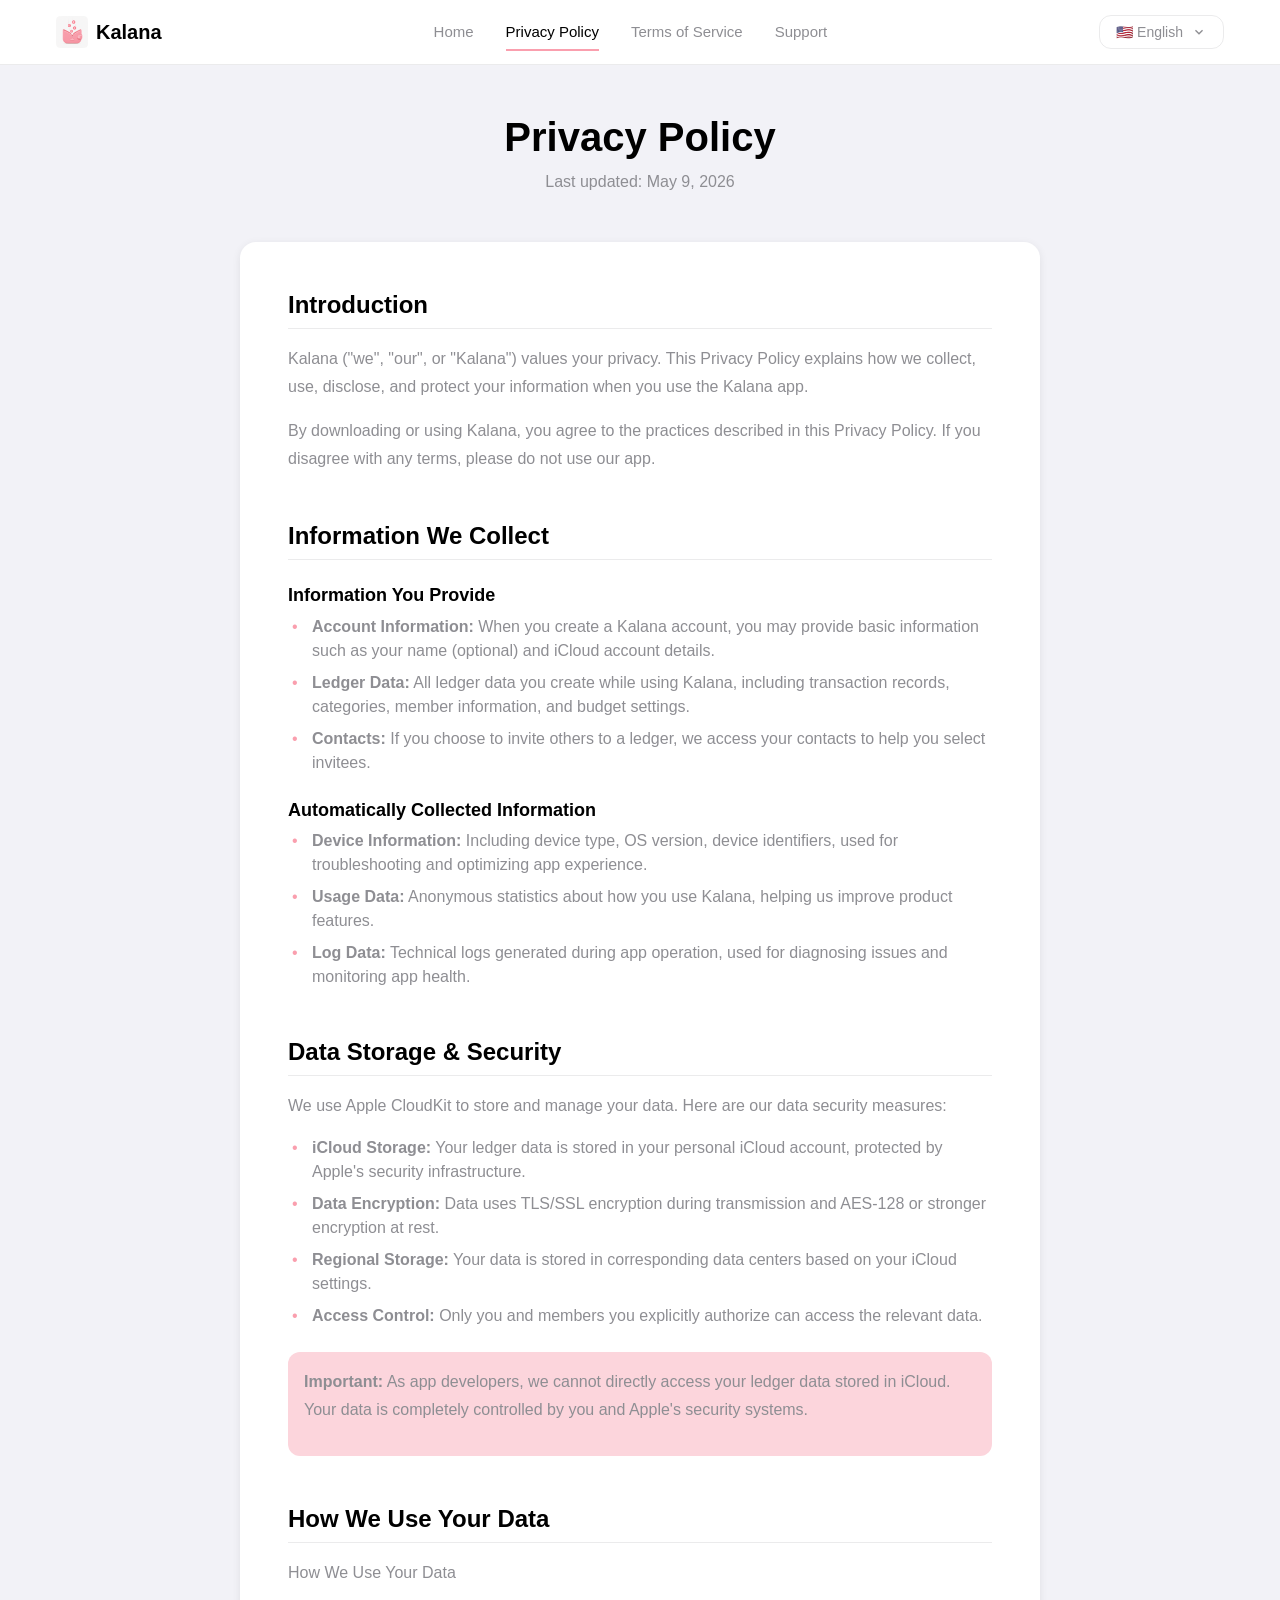
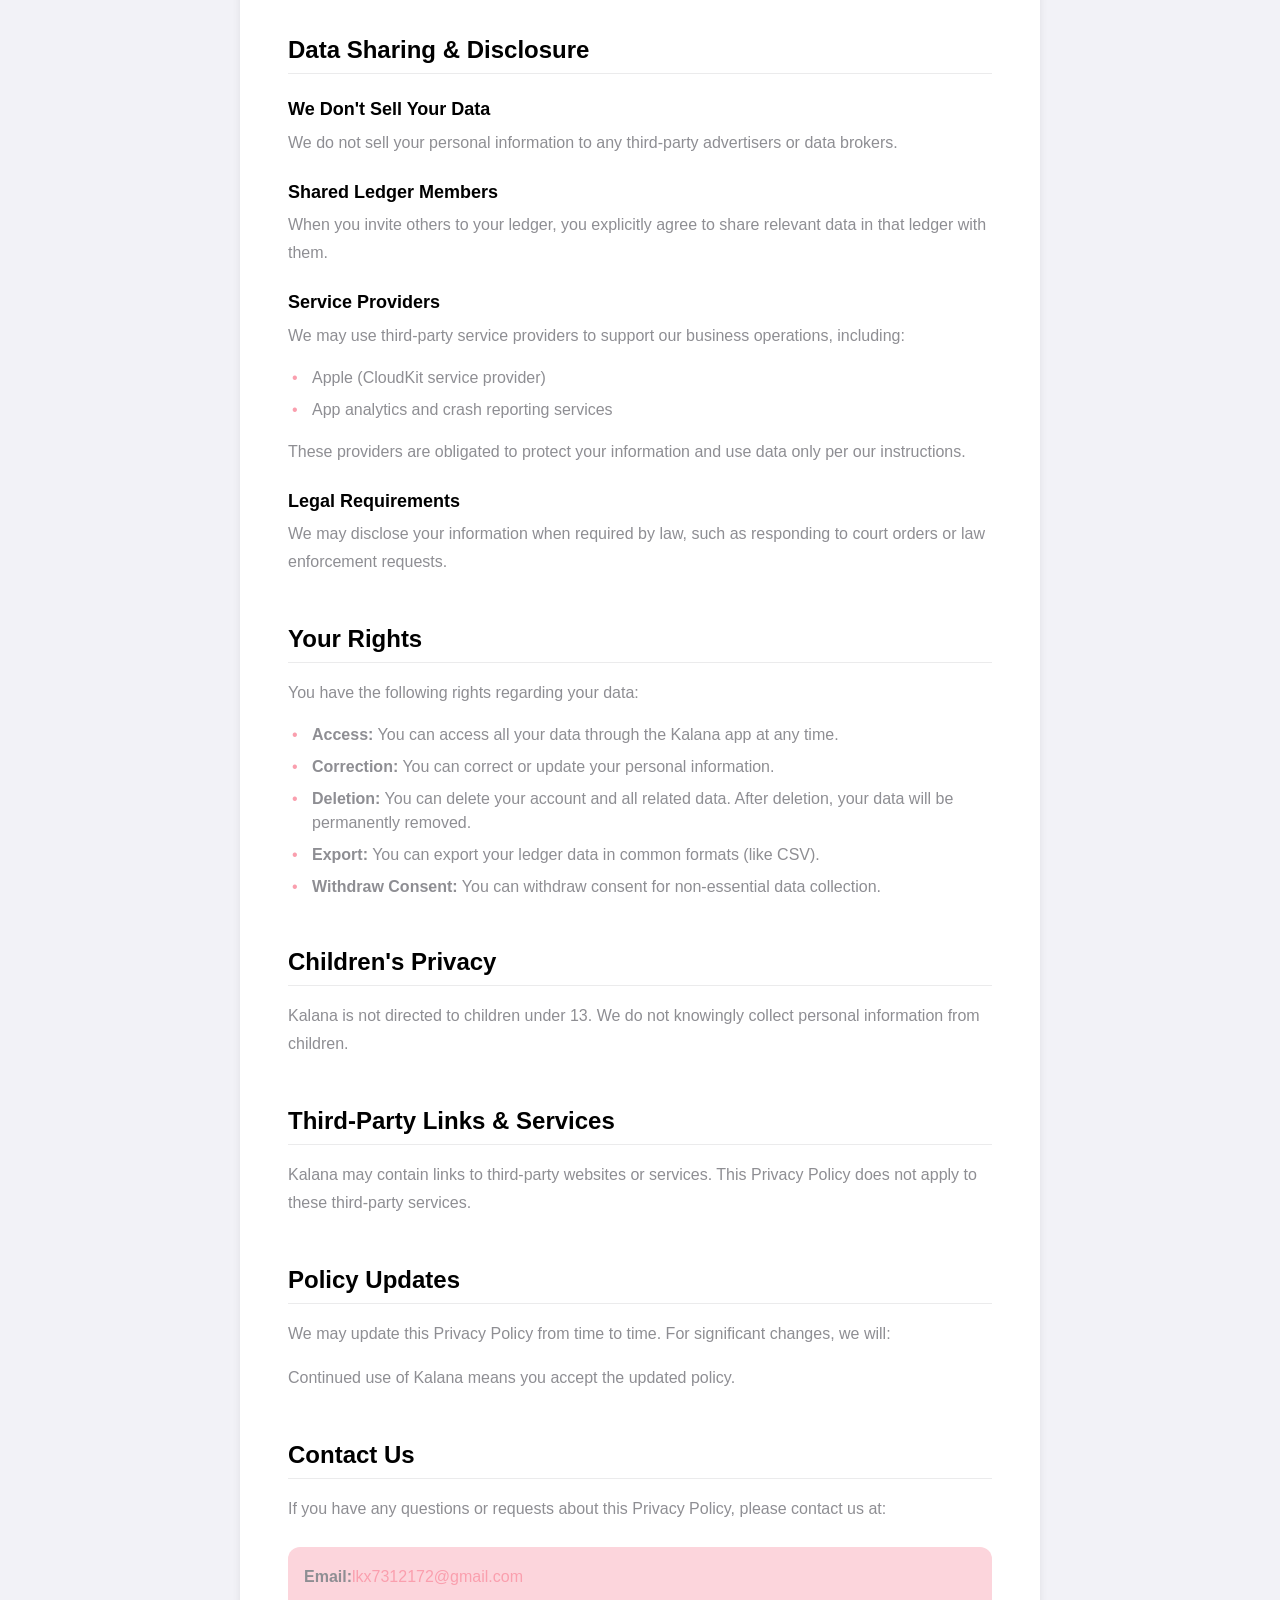
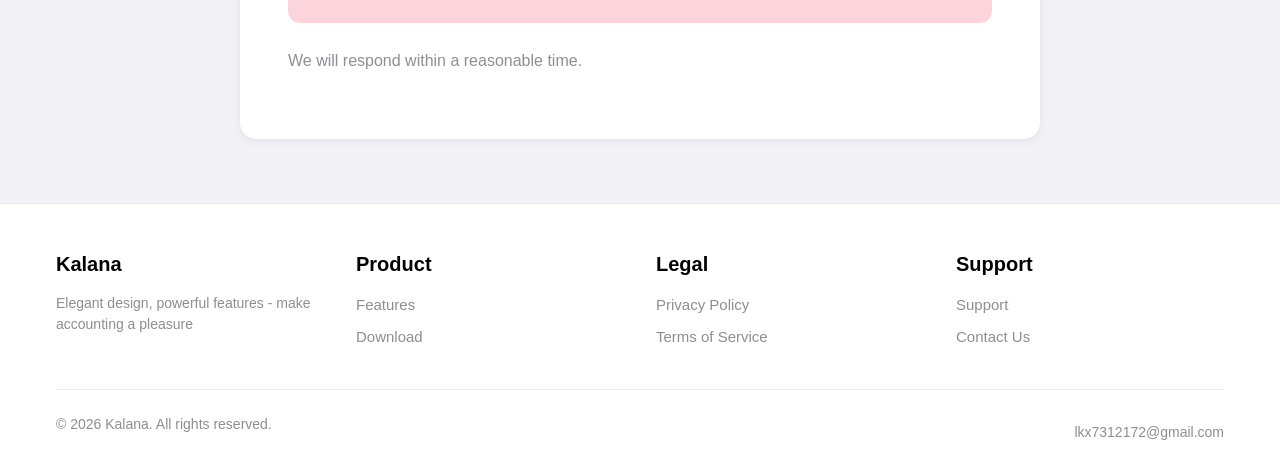
==== privacy.html @ b899697e "feat：基本已经完善" ====
<!DOCTYPE html>
<html lang="zh-CN">
<head>
  <meta charset="UTF-8">
  <meta name="viewport" content="width=device-width, initial-scale=1.0">
  <meta name="description" data-i18n-title="privacy.privacy_policy" content="Kalana 隐私协议 - 了解我们如何收集、使用和保护您的个人数据。">
  <meta name="theme-color" content="#FA9FAE">
  <title data-i18n="privacy.title">隐私协议 - Kalana</title>
  <link rel="stylesheet" href="css/styles.css">
</head>
<body>
  <!-- Navigation -->
  <nav class="navbar">
    <div class="container">
      <a href="index.html" class="nav-logo">
        <img src="assets/images/logo/kalana.png" alt="Kalana Logo" style="width: 32px; height: 32px; object-fit: contain;">
        <span>Kalana</span>
      </a>
      <div class="nav-toggle" onclick="toggleMobileMenu()">
        <span></span>
        <span></span>
        <span></span>
      </div>
      <div class="nav-links" id="navLinks">
        <a href="index.html" data-i18n="nav.home">首页</a>
        <a href="privacy.html" class="active" data-i18n="nav.privacy">隐私协议</a>
        <a href="terms.html" data-i18n="nav.terms">用户政策</a>
        <a href="support.html" data-i18n="nav.support">技术支持</a>
      </div>
      <div class="navbar-right">
        <div class="language-selector" id="language-selector">
          <button class="language-btn" onclick="toggleLanguageDropdown()" type="button">
            <span class="current-lang">🌐 Language</span>
            <svg width="16" height="16" viewBox="0 0 24 24" fill="none" xmlns="http://www.w3.org/2000/svg">
              <path d="M7.41 8.59L12 13.17l4.59-4.58L18 10l-6 6-6-6 1.41-1.41z" fill="currentColor"/>
            </svg>
          </button>
          <div class="lang-dropdown"></div>
        </div>
      </div>
    </div>
  </nav>

  <!-- Legal Page Content -->
  <main class="legal-page">
    <div class="container">
      <div class="legal-container">
        <header class="legal-header">
          <h1 data-i18n="privacy.title">隐私协议</h1>
          <p class="text-secondary" data-i18n="privacy.last_updated">最后更新日期：2026年5月9日</p>
        </header>

        <div class="legal-content">
          <h2 data-i18n="privacy.intro_title">简介</h2>
          <p data-i18n="privacy.intro_p1">Kalana（"我们"、"我们的"或"Kalana"）非常重视您的隐私。本隐私协议解释了当您使用 Kalana 应用时，我们如何收集、使用、披露和保护您的信息。请仔细阅读本协议，了解我们关于您个人信息的做法。</p>
          <p data-i18n="privacy.intro_p2">通过下载或使用 Kalana，您同意接受本隐私协议中描述的实践。如果您不同意本协议的任何条款，请不要使用我们的应用。</p>

          <h2 data-i18n="privacy.data_collected_title">我们收集的信息</h2>
          <h3 data-i18n="privacy.data_provided_title">您提供的信息</h3>
          <ul>
            <li data-i18n-html="privacy.data_provided_l1"><strong>账户信息：</strong>当您创建 Kalana 账户时，您可能需要提供基本信息，如您的姓名（可选）和 iCloud 账户信息。</li>
            <li data-i18n-html="privacy.data_provided_l2"><strong>账本数据：</strong>您在使用 Kalana 时创建的所有账本数据，包括交易记录、分类、成员信息、预算设置等。</li>
            <li data-i18n-html="privacy.data_provided_l3"><strong>通讯录信息：</strong>如果您选择邀请他人加入账本，我们会访问您的通讯录以便您选择邀请对象。</li>
          </ul>

          <h3 data-i18n="privacy.data_auto_title">自动收集的信息</h3>
          <ul>
            <li data-i18n-html="privacy.data_auto_l1"><strong>设备信息：</strong>包括设备类型、操作系统版本、设备标识符等，用于故障排除和优化应用体验。</li>
            <li data-i18n-html="privacy.data_auto_l2"><strong>使用数据：</strong>关于您如何使用 Kalana 的匿名统计数据，帮助我们改进产品功能。</li>
            <li data-i18n-html="privacy.data_auto_l3"><strong>日志数据：</strong>应用运行时产生的技术日志，用于诊断问题和监控应用健康状态。</li>
          </ul>

          <h2 data-i18n="privacy.data_storage_title">数据存储与安全</h2>
          <p data-i18n="privacy.data_storage_p">我们采用 Apple 的 CloudKit 服务来存储和管理您的数据。以下是我们数据安全措施的说明：</p>
          <ul>
            <li data-i18n-html="privacy.data_storage_l1"><strong>iCloud 存储：</strong>您的账本数据存储在您的个人 iCloud 账户中，由 Apple 的安全基础设施保护。</li>
            <li data-i18n-html="privacy.data_storage_l2"><strong>数据加密：</strong>数据在传输过程中使用 TLS/SSL 加密，存储时使用 AES-128 或更强的加密标准。</li>
            <li data-i18n-html="privacy.data_storage_l3"><strong>区域存储：</strong>您的数据会根据您的 iCloud 设置存储在相应的数据中心。</li>
            <li data-i18n-html="privacy.data_storage_l4"><strong>访问控制：</strong>只有您和您明确授权的账本成员可以访问相关数据。</li>
          </ul>

          <div class="highlight-box">
            <p data-i18n-html="privacy.important_note"><strong>重要提示：</strong>我们作为应用开发者，无法直接访问您存储在 iCloud 中的账本数据。您的数据完全由您和 Apple 的安全系统控制。</p>
          </div>

          <h2 data-i18n="privacy.data_usage_title">数据使用目的</h2>
          <p data-i18n="privacy.data_usage_title">我们收集的信息用于以下目的：</p>
          <ul id="usage-list">
            <!-- Populated by i18n.js -->
          </ul>

          <h2 data-i18n="privacy.data_sharing_title">数据共享与披露</h2>
          <h3 data-i18n="privacy.no_sell_title">我们不会出售您的数据</h3>
          <p data-i18n="privacy.no_sell_p">我们不会将您的个人信息出售给任何第三方广告商或数据经纪商。</p>

          <h3 data-i18n="privacy.shared_members_title">共享账本成员</h3>
          <p data-i18n="privacy.shared_members_p">当您邀请他人加入您的账本时，您明确同意与他们共享该账本中的相关数据。共享的内容取决于您的邀请设置。</p>

          <h3 data-i18n="privacy.providers_title">服务提供商</h3>
          <p data-i18n="privacy.providers_p">我们可能使用第三方服务提供商来支持我们的业务运营，包括：</p>
          <ul>
            <li data-i18n="privacy.providers_l1">Apple（CloudKit 服务提供商）</li>
            <li data-i18n="privacy.providers_l2">应用分析和崩溃报告服务</li>
          </ul>
          <p data-i18n="privacy.providers_p2">这些提供商有义务保护您的信息，并仅按照我们的指示使用数据。</p>

          <h3 data-i18n="privacy.legal_title">法律要求</h3>
          <p data-i18n="privacy.legal_p">在法律要求的情况下，如响应法院命令、执法机构请求或保护我们的合法权益时，我们可能会披露您的信息。</p>

          <h2 data-i18n="privacy.your_rights_title">您的权利</h2>
          <p data-i18n="privacy.your_rights_p">您对您的数据拥有以下权利：</p>
          <ul>
            <li data-i18n-html="privacy.your_rights_l1"><strong>访问权：</strong>您可以随时通过 Kalana 应用访问您的所有数据。</li>
            <li data-i18n-html="privacy.your_rights_l2"><strong>更正权：</strong>您可以更正或更新您的个人信息。</li>
            <li data-i18n-html="privacy.your_rights_l3"><strong>删除权：</strong>您可以删除您的账户和所有相关数据。删除账户后，您的数据将从我们的服务中永久移除。</li>
            <li data-i18n-html="privacy.your_rights_l4"><strong>导出权：</strong>您可以导出您的账本数据为通用格式（如 CSV）。</li>
            <li data-i18n-html="privacy.your_rights_l5"><strong>撤回同意权：</strong>您可以撤回对非必要数据收集的同意。</li>
          </ul>

          <h2 data-i18n="privacy.children_title">儿童隐私</h2>
          <p data-i18n="privacy.children_p">Kalana 不面向 13 岁以下的儿童，我们不会故意收集儿童的个人信息。如果您认为我们错误地收集了儿童的信息，请联系我们，我们会立即删除相关数据。</p>

          <h2 data-i18n="privacy.third_party_title">第三方链接和服务</h2>
          <p data-i18n="privacy.third_party_p">Kalana 可能包含指向第三方网站或服务的链接。本隐私协议不适用于这些第三方服务。我们建议您查看这些第三方服务的隐私政策。</p>

          <h2 data-i18n="privacy.updates_title">本协议的更新</h2>
          <p data-i18n="privacy.updates_p">我们可能会不时更新本隐私协议。当我们进行重大更改时，我们会：</p>
          <ul id="updates-list">
            <!-- Populated by i18n.js -->
          </ul>
          <p data-i18n="privacy.updates_p2">继续使用 Kalana 即表示您接受更新后的协议。</p>

          <h2 data-i18n="privacy.contact_title">联系我们</h2>
          <p data-i18n="privacy.contact_p">如果您对本隐私协议有任何疑问、担忧或请求，请通过以下方式联系我们：</p>
          <div class="highlight-box">
            <p><strong data-i18n="privacy.contact_email">电子邮件：</strong><a href="mailto:lkx7312172@gmail.com">lkx7312172@gmail.com</a></p>
          </div>
          <p data-i18n="privacy.contact_p2">我们将在合理的时间内回复您的请求。</p>
        </div>
      </div>
    </div>
  </main>

  <!-- Footer -->
  <footer class="footer">
    <div class="container">
      <div class="footer-content">
        <div class="footer-section">
          <h4>Kalana</h4>
          <p class="text-secondary text-small" data-i18n="features.subtitle">多人共享记账，让财务记录变得简单。</p>
        </div>
        <div class="footer-section">
          <h4 data-i18n="footer.product">产品</h4>
          <ul>
            <li><a href="index.html#features" data-i18n="footer.features">功能特点</a></li>
            <li><a href="index.html#download" data-i18n="footer.download">下载</a></li>
          </ul>
        </div>
        <div class="footer-section">
          <h4 data-i18n="footer.legal">法律</h4>
          <ul>
            <li><a href="privacy.html" data-i18n="footer.privacy_policy">隐私协议</a></li>
            <li><a href="terms.html" data-i18n="footer.terms_of_service">用户政策</a></li>
          </ul>
        </div>
        <div class="footer-section">
          <h4 data-i18n="footer.support">支持</h4>
          <ul>
            <li><a href="support.html" data-i18n="nav.support">技术支持</a></li>
            <li><a href="mailto:lkx7312172@gmail.com" data-i18n="footer.contact_us">联系我们</a></li>
          </ul>
        </div>
      </div>
      <div class="footer-bottom">
        <p data-i18n="footer.copyright">© 2026 Kalana. 保留所有权利。</p>
        <div class="footer-links">
          <a href="mailto:lkx7312172@gmail.com">lkx7312172@gmail.com</a>
        </div>
      </div>
    </div>
  </footer>

  <script src="js/i18n.js"></script>
  <script src="js/main.js"></script>
</body>
</html>
---- css/styles.css ----
/* ==========================================
   Kalana / ShareLedger Website Styles
   设计风格与 iOS 应用保持一致
   ========================================== */

/* CSS Variables - 与 iOS 应用主题色对应 */
:root {
  /* Primary Colors - 主题色 (coral) */
  --primary: #FA9FAE;
  --primary-light: #FCD5DC;
  --primary-dark: #E88A9A;

  /* Semantic Colors */
  --income: #34C759;
  --expense: #FF3B30;

  /* Light Mode Colors */
  --bg-primary: #F2F2F7;
  --bg-secondary: #FFFFFF;
  --bg-tertiary: #FFFFFF;
  --text-primary: #000000;
  --text-secondary: #8E8E93;
  --text-tertiary: #C7C7CC;
  --border-color: rgba(60, 60, 67, 0.1);
  --divider: rgba(60, 60, 67, 0.1);

  /* Shadows */
  --shadow-sm: 0 2px 8px rgba(0, 0, 0, 0.08);
  --shadow-md: 0 4px 16px rgba(0, 0, 0, 0.1);
  --shadow-lg: 0 8px 32px rgba(0, 0, 0, 0.12);

  /* Spacing */
  --spacing-xs: 4px;
  --spacing-sm: 8px;
  --spacing-md: 16px;
  --spacing-lg: 24px;
  --spacing-xl: 32px;
  --spacing-2xl: 48px;
  --spacing-3xl: 64px;

  /* Border Radius */
  --radius-sm: 8px;
  --radius-md: 12px;
  --radius-lg: 16px;
  --radius-xl: 24px;

  /* Transitions */
  --transition-fast: 150ms ease;
  --transition-normal: 250ms ease;
  --transition-slow: 350ms ease;
}

/* Dark Mode */
@media (prefers-color-scheme: dark) {
  :root {
    --bg-primary: #000000;
    --bg-secondary: #1C1C1E;
    --bg-tertiary: #2C2C2E;
    --text-primary: #FFFFFF;
    --text-secondary: #8E8E93;
    --text-tertiary: #48484A;
    --border-color: rgba(84, 84, 88, 0.6);
    --divider: rgba(84, 84, 88, 0.6);

    --shadow-sm: 0 2px 8px rgba(0, 0, 0, 0.3);
    --shadow-md: 0 4px 16px rgba(0, 0, 0, 0.4);
    --shadow-lg: 0 8px 32px rgba(0, 0, 0, 0.5);
  }
}

/* ==========================================
   Base Styles
   ========================================== */

* {
  margin: 0;
  padding: 0;
  box-sizing: border-box;
}

html {
  scroll-behavior: smooth;
  -webkit-text-size-adjust: 100%;
}

body {
  font-family: -apple-system, BlinkMacSystemFont, 'SF Pro Text', 'SF Pro Display', 'Helvetica Neue', Arial, sans-serif;
  font-size: 16px;
  line-height: 1.5;
  color: var(--text-primary);
  background-color: var(--bg-primary);
  -webkit-font-smoothing: antialiased;
  -moz-osx-font-smoothing: grayscale;
}

a {
  color: var(--primary);
  text-decoration: none;
  transition: color var(--transition-fast);
}

a:hover {
  color: var(--primary-dark);
}

img {
  max-width: 100%;
  height: auto;
  display: block;
}

ul, ol {
  list-style: none;
}

/* ==========================================
   Typography
   ========================================== */

h1, h2, h3, h4, h5, h6 {
  font-weight: 600;
  line-height: 1.25;
  color: var(--text-primary);
}

h1 {
  font-size: 2.5rem;
  font-weight: 700;
}

h2 {
  font-size: 2rem;
  font-weight: 700;
}

h3 {
  font-size: 1.5rem;
  font-weight: 600;
}

h4 {
  font-size: 1.25rem;
  font-weight: 600;
}

p {
  margin-bottom: var(--spacing-md);
}

.text-secondary {
  color: var(--text-secondary);
}

.text-small {
  font-size: 0.875rem;
}

.text-center {
  text-align: center;
}

/* ==========================================
   Layout
   ========================================== */

.container {
  width: 100%;
  max-width: 1200px;
  margin: 0 auto;
  padding: 0 var(--spacing-md);
}

.section {
  padding: var(--spacing-3xl) 0;
}

.section-header {
  text-align: center;
  margin-bottom: var(--spacing-2xl);
}

.section-header h2 {
  margin-bottom: var(--spacing-sm);
}

.section-header p {
  color: var(--text-secondary);
  max-width: 600px;
  margin: 0 auto;
}

/* ==========================================
   Navigation
   ========================================== */

.navbar {
  position: fixed;
  top: 0;
  left: 0;
  right: 0;
  background: var(--bg-secondary);
  border-bottom: 1px solid var(--border-color);
  z-index: 1000;
  backdrop-filter: blur(20px);
  -webkit-backdrop-filter: blur(20px);
}

.navbar .container {
  display: flex;
  justify-content: space-between;
  align-items: center;
  height: 64px;
}

.nav-logo {
  display: flex;
  align-items: center;
  gap: var(--spacing-sm);
  font-weight: 600;
  font-size: 1.25rem;
  color: var(--text-primary);
}

.nav-logo svg {
  width: 32px;
  height: 32px;
}

.nav-links {
  display: flex;
  gap: var(--spacing-xl);
}

.nav-links a {
  color: var(--text-secondary);
  font-weight: 500;
  font-size: 0.9375rem;
  padding: var(--spacing-sm) 0;
  position: relative;
  transition: color var(--transition-fast);
}

.nav-links a::after {
  content: '';
  position: absolute;
  bottom: 0;
  left: 0;
  width: 0;
  height: 2px;
  background: var(--primary);
  transition: width var(--transition-normal);
}

.nav-links a:hover,
.nav-links a.active {
  color: var(--text-primary);
}

.nav-links a:hover::after,
.nav-links a.active::after {
  width: 100%;
}

/* Mobile Menu */
.nav-toggle {
  display: none;
  flex-direction: column;
  gap: 5px;
  cursor: pointer;
  padding: var(--spacing-sm);
}

.nav-toggle span {
  width: 24px;
  height: 2px;
  background: var(--text-primary);
  transition: var(--transition-fast);
}

@media (max-width: 768px) {
  .nav-toggle {
    display: flex;
  }

  .nav-links {
    position: fixed;
    top: 64px;
    left: 0;
    right: 0;
    background: var(--bg-secondary);
    flex-direction: column;
    padding: var(--spacing-md);
    gap: 0;
    border-bottom: 1px solid var(--border-color);
    transform: translateY(-100%);
    opacity: 0;
    pointer-events: none;
    transition: all var(--transition-normal);
  }

  .nav-links.active {
    transform: translateY(0);
    opacity: 1;
    pointer-events: auto;
  }

  .nav-links a {
    padding: var(--spacing-md);
    border-bottom: 1px solid var(--divider);
  }

  .nav-links a::after {
    display: none;
  }

  h1 {
    font-size: 2rem;
  }

  h2 {
    font-size: 1.75rem;
  }
}

/* ==========================================
   Buttons
   ========================================== */

.btn {
  display: inline-flex;
  align-items: center;
  justify-content: center;
  gap: var(--spacing-sm);
  padding: var(--spacing-md) var(--spacing-lg);
  font-size: 1rem;
  font-weight: 600;
  border-radius: var(--radius-md);
  border: none;
  cursor: pointer;
  transition: all var(--transition-fast);
  text-decoration: none;
}

.btn-primary {
  background: var(--primary);
  color: white;
}

.btn-primary:hover {
  background: var(--primary-dark);
  color: white;
  transform: translateY(-2px);
  box-shadow: var(--shadow-md);
}

.btn-secondary {
  background: var(--bg-tertiary);
  color: var(--text-primary);
  border: 1px solid var(--border-color);
}

.btn-secondary:hover {
  background: var(--bg-secondary);
  border-color: var(--primary);
}

.btn-outline {
  background: transparent;
  color: var(--primary);
  border: 2px solid var(--primary);
}

.btn-outline:hover {
  background: var(--primary);
  color: white;
}

.btn-lg {
  padding: var(--spacing-md) var(--spacing-xl);
  font-size: 1.125rem;
}

/* ==========================================
   Cards
   ========================================== */

.card {
  background: var(--bg-secondary);
  border-radius: var(--radius-lg);
  padding: var(--spacing-lg);
  box-shadow: var(--shadow-sm);
  transition: all var(--transition-normal);
}

.card:hover {
  box-shadow: var(--shadow-md);
  transform: translateY(-4px);
}

.card-header {
  margin-bottom: var(--spacing-md);
}

.card-icon {
  width: 48px;
  height: 48px;
  border-radius: var(--radius-md);
  display: flex;
  align-items: center;
  justify-content: center;
  margin-bottom: var(--spacing-md);
}

.card-icon svg {
  width: 24px;
  height: 24px;
  color: white;
}

.card-icon.blue { background: #007AFF; }
.card-icon.green { background: #34C759; }
.card-icon.orange { background: #FF9500; }
.card-icon.purple { background: #AF52DE; }
.card-icon.red { background: #FF3B30; }

.card h3 {
  margin-bottom: var(--spacing-sm);
}

.card p {
  color: var(--text-secondary);
  margin-bottom: 0;
}

/* ==========================================
   Hero Section
   ========================================== */

.hero {
  padding-top: calc(64px + var(--spacing-3xl));
  padding-bottom: var(--spacing-3xl);
  background: linear-gradient(180deg, var(--bg-secondary) 0%, var(--bg-primary) 100%);
  text-align: center;
}

.hero-content {
  max-width: 800px;
  margin: 0 auto;
}

.hero h1 {
  margin-bottom: var(--spacing-md);
}

.hero-subtitle {
  font-size: 1.25rem;
  color: var(--text-secondary);
  margin-bottom: var(--spacing-xl);
  max-width: 600px;
  margin-left: auto;
  margin-right: auto;
}

.hero-buttons {
  display: flex;
  gap: var(--spacing-md);
  justify-content: center;
  flex-wrap: wrap;
  margin-bottom: var(--spacing-2xl);
}

.hero-image {
  margin-top: var(--spacing-2xl);
  border-radius: var(--radius-xl);
  overflow: hidden;
  box-shadow: var(--shadow-lg);
  max-width: 400px;
  margin-left: auto;
  margin-right: auto;
}

/* ==========================================
   Features Section
   ========================================== */

.features {
  background: var(--bg-primary);
}

.features-grid {
  display: grid;
  grid-template-columns: repeat(auto-fit, minmax(280px, 1fr));
  gap: var(--spacing-lg);
}

/* ==========================================
   Download Section
   ========================================== */

.download {
  background: linear-gradient(135deg, var(--primary-light) 0%, var(--bg-secondary) 100%);
}

@media (prefers-color-scheme: dark) {
  .download {
    background: linear-gradient(135deg, var(--primary) 0%, var(--bg-secondary) 100%);
  }
}

.download-buttons {
  display: flex;
  gap: var(--spacing-md);
  justify-content: center;
  flex-wrap: wrap;
  margin-top: var(--spacing-xl);
}

.store-badge {
  display: inline-flex;
  align-items: center;
  gap: var(--spacing-sm);
  padding: var(--spacing-md) var(--spacing-lg);
  background: #000;
  color: #fff;
  border-radius: var(--radius-md);
  font-weight: 500;
  transition: transform var(--transition-fast);
}

.store-badge:hover {
  transform: scale(1.05);
  color: #fff;
}

.store-badge svg {
  width: 24px;
  height: 24px;
}

.store-badge-text {
  text-align: left;
}

.store-badge-text span {
  display: block;
  font-size: 0.75rem;
}

.store-badge-text strong {
  font-size: 1.125rem;
}

/* ==========================================
   Footer
   ========================================== */

.footer {
  background: var(--bg-secondary);
  border-top: 1px solid var(--border-color);
  padding: var(--spacing-2xl) 0 var(--spacing-lg);
}

.footer-content {
  display: grid;
  grid-template-columns: repeat(auto-fit, minmax(200px, 1fr));
  gap: var(--spacing-xl);
  margin-bottom: var(--spacing-xl);
}

.footer-section h4 {
  margin-bottom: var(--spacing-md);
  color: var(--text-primary);
}

.footer-section ul li {
  margin-bottom: var(--spacing-sm);
}

.footer-section a {
  color: var(--text-secondary);
  font-size: 0.9375rem;
}

.footer-section a:hover {
  color: var(--primary);
}

.footer-bottom {
  padding-top: var(--spacing-lg);
  border-top: 1px solid var(--divider);
  display: flex;
  justify-content: space-between;
  align-items: center;
  flex-wrap: wrap;
  gap: var(--spacing-md);
  font-size: 0.875rem;
  color: var(--text-secondary);
}

.footer-links {
  display: flex;
  gap: var(--spacing-lg);
}

.footer-links a {
  color: var(--text-secondary);
}

/* ==========================================
   Legal Pages (Privacy, Terms, Support)
   ========================================== */

.legal-page {
  padding-top: calc(64px + var(--spacing-2xl));
  padding-bottom: var(--spacing-3xl);
  min-height: 100vh;
}

.legal-container {
  max-width: 800px;
  margin: 0 auto;
}

.legal-header {
  text-align: center;
  margin-bottom: var(--spacing-2xl);
}

.legal-header h1 {
  margin-bottom: var(--spacing-sm);
}

.legal-content {
  background: var(--bg-secondary);
  border-radius: var(--radius-lg);
  padding: var(--spacing-2xl);
  box-shadow: var(--shadow-sm);
}

.legal-content h2 {
  font-size: 1.5rem;
  margin-top: var(--spacing-2xl);
  margin-bottom: var(--spacing-md);
  padding-bottom: var(--spacing-sm);
  border-bottom: 1px solid var(--divider);
}

.legal-content h2:first-child {
  margin-top: 0;
}

.legal-content h3 {
  font-size: 1.125rem;
  margin-top: var(--spacing-lg);
  margin-bottom: var(--spacing-sm);
}

.legal-content p {
  color: var(--text-secondary);
  line-height: 1.75;
}

.legal-content ul {
  margin-bottom: var(--spacing-md);
  padding-left: var(--spacing-lg);
}

.legal-content ul li {
  color: var(--text-secondary);
  margin-bottom: var(--spacing-sm);
  position: relative;
}

.legal-content ul li::before {
  content: '•';
  position: absolute;
  left: -20px;
  color: var(--primary);
}

.legal-content a {
  color: var(--primary);
}

.legal-content .highlight-box {
  background: var(--primary-light);
  padding: var(--spacing-md);
  border-radius: var(--radius-md);
  margin: var(--spacing-lg) 0;
}

@media (prefers-color-scheme: dark) {
  .legal-content .highlight-box {
    background: rgba(250, 159, 174, 0.15);
  }
}

/* ==========================================
   FAQ Section
   ========================================== */

.faq-item {
  border-bottom: 1px solid var(--divider);
  padding: var(--spacing-md) 0;
}

.faq-item:last-child {
  border-bottom: none;
}

.faq-question {
  display: flex;
  justify-content: space-between;
  align-items: center;
  cursor: pointer;
  font-weight: 600;
  color: var(--text-primary);
  gap: var(--spacing-md);
}

.faq-question svg {
  flex-shrink: 0;
  transition: transform var(--transition-fast);
  color: var(--text-secondary);
}

.faq-item.active .faq-question svg {
  transform: rotate(180deg);
}

.faq-answer {
  max-height: 0;
  overflow: hidden;
  transition: max-height var(--transition-normal), padding var(--transition-normal);
}

.faq-item.active .faq-answer {
  max-height: 500px;
  padding-top: var(--spacing-md);
}

.faq-answer p {
  color: var(--text-secondary);
  margin-bottom: 0;
}

/* ==========================================
   Contact Section
   ========================================== */

.contact-box {
  background: var(--bg-secondary);
  border-radius: var(--radius-lg);
  padding: var(--spacing-xl);
  text-align: center;
  box-shadow: var(--shadow-sm);
}

.contact-box svg {
  width: 48px;
  height: 48px;
  color: var(--primary);
  margin-bottom: var(--spacing-md);
}

.contact-box h3 {
  margin-bottom: var(--spacing-sm);
}

.contact-box p {
  color: var(--text-secondary);
  margin-bottom: var(--spacing-md);
}

.contact-email {
  display: inline-flex;
  align-items: center;
  gap: var(--spacing-sm);
  font-size: 1.125rem;
  font-weight: 600;
}

/* ==========================================
   Animations
   ========================================== */

@keyframes fadeIn {
  from {
    opacity: 0;
    transform: translateY(20px);
  }
  to {
    opacity: 1;
    transform: translateY(0);
  }
}

.fade-in {
  animation: fadeIn 0.6s ease forwards;
}

.fade-in-delay-1 {
  animation-delay: 0.1s;
  opacity: 0;
}

.fade-in-delay-2 {
  animation-delay: 0.2s;
  opacity: 0;
}

.fade-in-delay-3 {
  animation-delay: 0.3s;
  opacity: 0;
}

/* ==========================================
   Utility Classes
   ========================================== */

.mb-0 { margin-bottom: 0; }
.mb-sm { margin-bottom: var(--spacing-sm); }
.mb-md { margin-bottom: var(--spacing-md); }
.mb-lg { margin-bottom: var(--spacing-lg); }
.mb-xl { margin-bottom: var(--spacing-xl); }

.mt-0 { margin-top: 0; }
.mt-sm { margin-top: var(--spacing-sm); }
.mt-md { margin-top: var(--spacing-md); }
.mt-lg { margin-top: var(--spacing-lg); }
.mt-xl { margin-top: var(--spacing-xl); }

.flex { display: flex; }
.flex-col { flex-direction: column; }
.items-center { align-items: center; }
.justify-center { justify-content: center; }
.gap-sm { gap: var(--spacing-sm); }
.gap-md { gap: var(--spacing-md); }
.gap-lg { gap: var(--spacing-lg); }

/* ==========================================
   Language Selector
   ========================================== */

.language-selector {
  position: relative;
}

.language-btn {
  display: flex;
  align-items: center;
  gap: var(--spacing-sm);
  padding: var(--spacing-sm) var(--spacing-md);
  background: transparent;
  border: 1px solid var(--border-color);
  border-radius: var(--radius-md);
  cursor: pointer;
  font-size: 0.875rem;
  color: var(--text-secondary);
  transition: all var(--transition-fast);
}

.language-btn:hover {
  border-color: var(--primary);
  color: var(--text-primary);
}

.lang-dropdown {
  position: absolute;
  top: calc(100% + var(--spacing-sm));
  right: 0;
  min-width: 180px;
  max-height: 320px;
  overflow-y: auto;
  background: var(--bg-secondary);
  border: 1px solid var(--border-color);
  border-radius: var(--radius-md);
  box-shadow: var(--shadow-lg);
  opacity: 0;
  visibility: hidden;
  transform: translateY(-8px);
  transition: all var(--transition-fast);
  z-index: 1001;
}

.language-selector.active .lang-dropdown {
  opacity: 1;
  visibility: visible;
  transform: translateY(0);
}

.lang-option {
  display: flex;
  align-items: center;
  gap: var(--spacing-sm);
  width: 100%;
  padding: var(--spacing-md);
  background: transparent;
  border: none;
  cursor: pointer;
  text-align: left;
  font-size: 0.875rem;
  color: var(--text-primary);
  transition: background var(--transition-fast);
}

.lang-option:hover {
  background: var(--bg-primary);
}

.lang-option.active {
  background: var(--primary-light);
  color: var(--primary-dark);
}

@media (prefers-color-scheme: dark) {
  .lang-option.active {
    background: rgba(250, 159, 174, 0.2);
  }
}

.lang-flag {
  font-size: 1.25rem;
}

.lang-name {
  flex: 1;
}

/* ==========================================
   Screenshots Section
   ========================================== */

.screenshots {
  background: var(--bg-primary);
}

.screenshots-grid {
  display: grid;
  grid-template-columns: repeat(5, 1fr);
  gap: var(--spacing-lg);
}

@media (max-width: 1200px) {
  .screenshots-grid {
    grid-template-columns: repeat(3, 1fr);
  }
}

@media (max-width: 768px) {
  .screenshots-grid {
    grid-template-columns: repeat(2, 1fr);
  }
}

@media (max-width: 480px) {
  .screenshots-grid {
    grid-template-columns: 1fr;
  }
}

.screenshot-item {
  position: relative;
  border-radius: var(--radius-lg);
  overflow: hidden;
  background: var(--bg-secondary);
  box-shadow: var(--shadow-md);
  transition: all var(--transition-normal);
}

.screenshot-item:hover {
  transform: translateY(-8px) scale(1.02);
  box-shadow: var(--shadow-lg);
}

.screenshot-item img {
  width: 100%;
  aspect-ratio: 9/19.5;
  object-fit: cover;
}

.screenshot-label {
  position: absolute;
  bottom: 0;
  left: 0;
  right: 0;
  padding: var(--spacing-md);
  background: linear-gradient(transparent, rgba(0, 0, 0, 0.7));
  color: white;
  font-size: 0.875rem;
  font-weight: 500;
  text-align: center;
}

/* ==========================================
   Navbar Right Side
   ========================================== */

.navbar-right {
  display: flex;
  align-items: center;
  gap: var(--spacing-md);
}

@media (max-width: 768px) {
  .navbar-right {
    position: fixed;
    top: 64px;
    right: 0;
    bottom: 0;
    width: 200px;
    flex-direction: column;
    padding: var(--spacing-md);
    background: var(--bg-secondary);
    border-left: 1px solid var(--border-color);
    transform: translateX(100%);
    transition: transform var(--transition-normal);
    z-index: 999;
  }

  .navbar-right.active {
    transform: translateX(0);
  }

  .language-selector {
    width: 100%;
  }

  .language-btn {
    width: 100%;
    justify-content: center;
  }

  .lang-dropdown {
    position: static;
    width: 100%;
    max-height: 200px;
    margin-top: var(--spacing-sm);
    transform: none;
  }
}
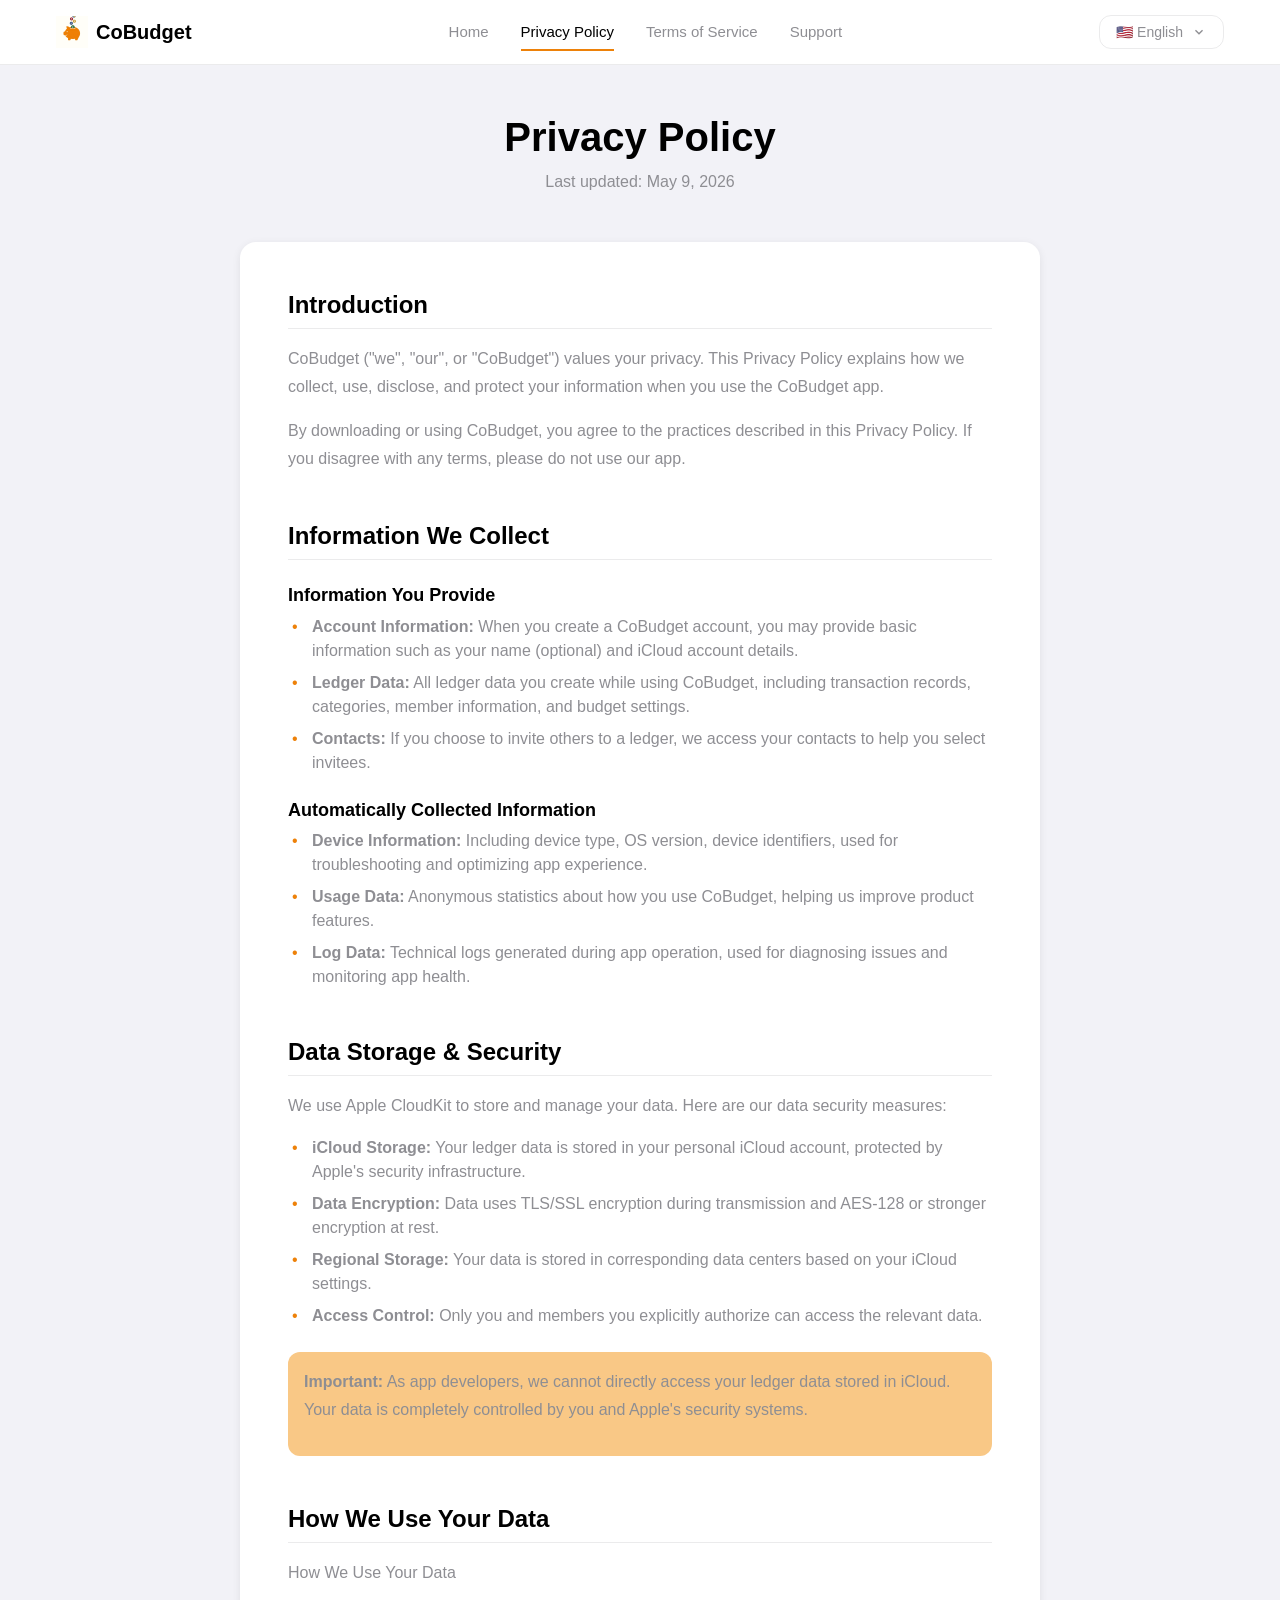
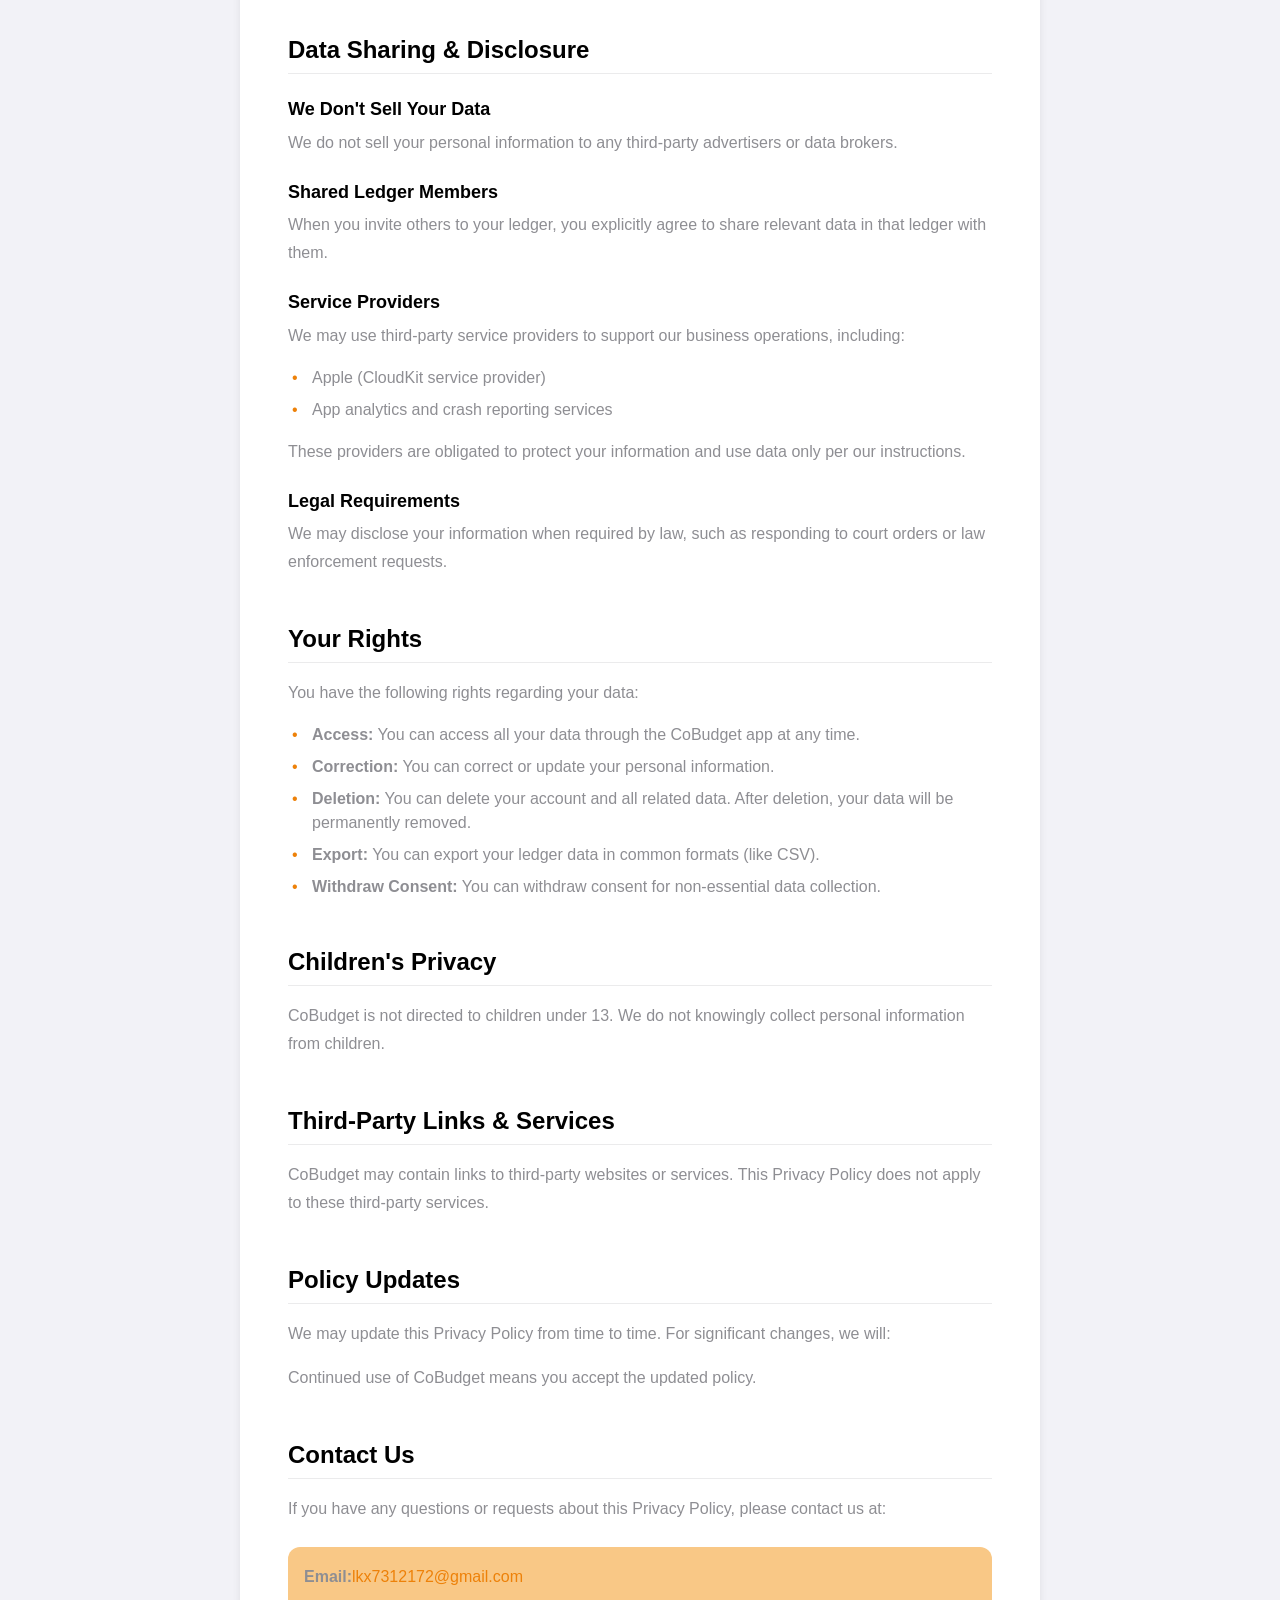
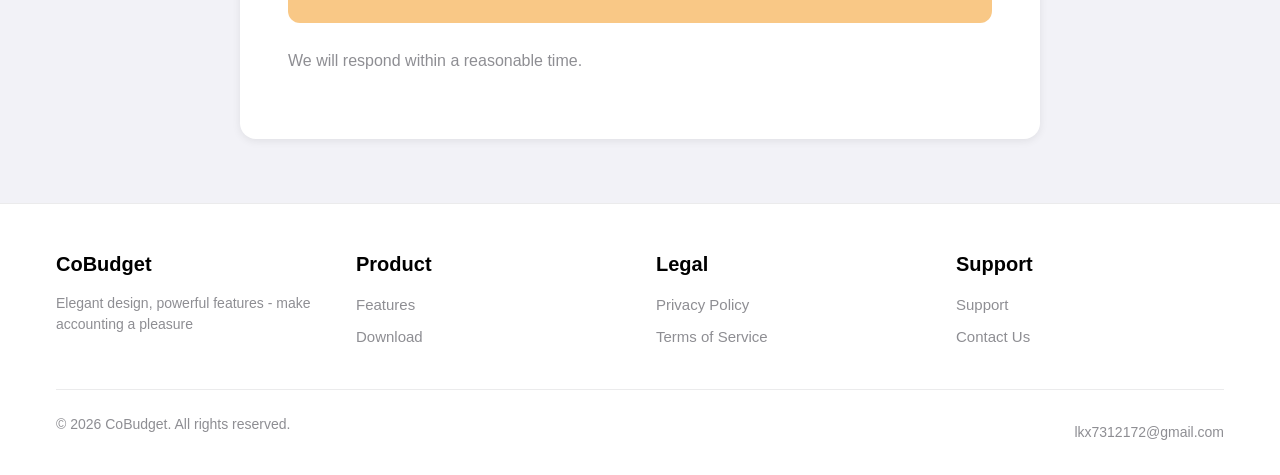
==== commit 7dd2a5b3: "feat：修改logo、截图、应用名、主题色" ====
--- a/privacy.html
+++ b/privacy.html
@@ -3,9 +3,9 @@
 <head>
   <meta charset="UTF-8">
   <meta name="viewport" content="width=device-width, initial-scale=1.0">
-  <meta name="description" data-i18n-title="privacy.privacy_policy" content="Kalana 隐私协议 - 了解我们如何收集、使用和保护您的个人数据。">
-  <meta name="theme-color" content="#FA9FAE">
-  <title data-i18n="privacy.title">隐私协议 - Kalana</title>
+  <meta name="description" data-i18n-title="privacy.privacy_policy" content="CoBudget 隐私协议 - 了解我们如何收集、使用和保护您的个人数据。">
+  <meta name="theme-color" content="#ED8109">
+  <title data-i18n="privacy.title">隐私协议 - CoBudget</title>
   <link rel="stylesheet" href="css/styles.css">
 </head>
 <body>
@@ -13,8 +13,8 @@
   <nav class="navbar">
     <div class="container">
       <a href="index.html" class="nav-logo">
-        <img src="assets/images/logo/kalana.png" alt="Kalana Logo" style="width: 32px; height: 32px; object-fit: contain;">
-        <span>Kalana</span>
+        <img src="assets/images/logo/CoBudget.png" alt="CoBudget Logo" style="width: 32px; height: 32px; object-fit: contain;">
+        <span>CoBudget</span>
       </a>
       <div class="nav-toggle" onclick="toggleMobileMenu()">
         <span></span>
@@ -52,21 +52,21 @@
 
         <div class="legal-content">
           <h2 data-i18n="privacy.intro_title">简介</h2>
-          <p data-i18n="privacy.intro_p1">Kalana（"我们"、"我们的"或"Kalana"）非常重视您的隐私。本隐私协议解释了当您使用 Kalana 应用时，我们如何收集、使用、披露和保护您的信息。请仔细阅读本协议，了解我们关于您个人信息的做法。</p>
-          <p data-i18n="privacy.intro_p2">通过下载或使用 Kalana，您同意接受本隐私协议中描述的实践。如果您不同意本协议的任何条款，请不要使用我们的应用。</p>
+          <p data-i18n="privacy.intro_p1">CoBudget（"我们"、"我们的"或"CoBudget"）非常重视您的隐私。本隐私协议解释了当您使用 CoBudget 应用时，我们如何收集、使用、披露和保护您的信息。请仔细阅读本协议，了解我们关于您个人信息的做法。</p>
+          <p data-i18n="privacy.intro_p2">通过下载或使用 CoBudget，您同意接受本隐私协议中描述的实践。如果您不同意本协议的任何条款，请不要使用我们的应用。</p>
 
           <h2 data-i18n="privacy.data_collected_title">我们收集的信息</h2>
           <h3 data-i18n="privacy.data_provided_title">您提供的信息</h3>
           <ul>
-            <li data-i18n-html="privacy.data_provided_l1"><strong>账户信息：</strong>当您创建 Kalana 账户时，您可能需要提供基本信息，如您的姓名（可选）和 iCloud 账户信息。</li>
-            <li data-i18n-html="privacy.data_provided_l2"><strong>账本数据：</strong>您在使用 Kalana 时创建的所有账本数据，包括交易记录、分类、成员信息、预算设置等。</li>
+            <li data-i18n-html="privacy.data_provided_l1"><strong>账户信息：</strong>当您创建 CoBudget 账户时，您可能需要提供基本信息，如您的姓名（可选）和 iCloud 账户信息。</li>
+            <li data-i18n-html="privacy.data_provided_l2"><strong>账本数据：</strong>您在使用 CoBudget 时创建的所有账本数据，包括交易记录、分类、成员信息、预算设置等。</li>
             <li data-i18n-html="privacy.data_provided_l3"><strong>通讯录信息：</strong>如果您选择邀请他人加入账本，我们会访问您的通讯录以便您选择邀请对象。</li>
           </ul>
 
           <h3 data-i18n="privacy.data_auto_title">自动收集的信息</h3>
           <ul>
             <li data-i18n-html="privacy.data_auto_l1"><strong>设备信息：</strong>包括设备类型、操作系统版本、设备标识符等，用于故障排除和优化应用体验。</li>
-            <li data-i18n-html="privacy.data_auto_l2"><strong>使用数据：</strong>关于您如何使用 Kalana 的匿名统计数据，帮助我们改进产品功能。</li>
+            <li data-i18n-html="privacy.data_auto_l2"><strong>使用数据：</strong>关于您如何使用 CoBudget 的匿名统计数据，帮助我们改进产品功能。</li>
             <li data-i18n-html="privacy.data_auto_l3"><strong>日志数据：</strong>应用运行时产生的技术日志，用于诊断问题和监控应用健康状态。</li>
           </ul>
 
@@ -110,7 +110,7 @@
           <h2 data-i18n="privacy.your_rights_title">您的权利</h2>
           <p data-i18n="privacy.your_rights_p">您对您的数据拥有以下权利：</p>
           <ul>
-            <li data-i18n-html="privacy.your_rights_l1"><strong>访问权：</strong>您可以随时通过 Kalana 应用访问您的所有数据。</li>
+            <li data-i18n-html="privacy.your_rights_l1"><strong>访问权：</strong>您可以随时通过 CoBudget 应用访问您的所有数据。</li>
             <li data-i18n-html="privacy.your_rights_l2"><strong>更正权：</strong>您可以更正或更新您的个人信息。</li>
             <li data-i18n-html="privacy.your_rights_l3"><strong>删除权：</strong>您可以删除您的账户和所有相关数据。删除账户后，您的数据将从我们的服务中永久移除。</li>
             <li data-i18n-html="privacy.your_rights_l4"><strong>导出权：</strong>您可以导出您的账本数据为通用格式（如 CSV）。</li>
@@ -118,17 +118,17 @@
           </ul>
 
           <h2 data-i18n="privacy.children_title">儿童隐私</h2>
-          <p data-i18n="privacy.children_p">Kalana 不面向 13 岁以下的儿童，我们不会故意收集儿童的个人信息。如果您认为我们错误地收集了儿童的信息，请联系我们，我们会立即删除相关数据。</p>
+          <p data-i18n="privacy.children_p">CoBudget 不面向 13 岁以下的儿童，我们不会故意收集儿童的个人信息。如果您认为我们错误地收集了儿童的信息，请联系我们，我们会立即删除相关数据。</p>
 
           <h2 data-i18n="privacy.third_party_title">第三方链接和服务</h2>
-          <p data-i18n="privacy.third_party_p">Kalana 可能包含指向第三方网站或服务的链接。本隐私协议不适用于这些第三方服务。我们建议您查看这些第三方服务的隐私政策。</p>
+          <p data-i18n="privacy.third_party_p">CoBudget 可能包含指向第三方网站或服务的链接。本隐私协议不适用于这些第三方服务。我们建议您查看这些第三方服务的隐私政策。</p>
 
           <h2 data-i18n="privacy.updates_title">本协议的更新</h2>
           <p data-i18n="privacy.updates_p">我们可能会不时更新本隐私协议。当我们进行重大更改时，我们会：</p>
           <ul id="updates-list">
             <!-- Populated by i18n.js -->
           </ul>
-          <p data-i18n="privacy.updates_p2">继续使用 Kalana 即表示您接受更新后的协议。</p>
+          <p data-i18n="privacy.updates_p2">继续使用 CoBudget 即表示您接受更新后的协议。</p>
 
           <h2 data-i18n="privacy.contact_title">联系我们</h2>
           <p data-i18n="privacy.contact_p">如果您对本隐私协议有任何疑问、担忧或请求，请通过以下方式联系我们：</p>
@@ -146,7 +146,7 @@
     <div class="container">
       <div class="footer-content">
         <div class="footer-section">
-          <h4>Kalana</h4>
+          <h4>CoBudget</h4>
           <p class="text-secondary text-small" data-i18n="features.subtitle">多人共享记账，让财务记录变得简单。</p>
         </div>
         <div class="footer-section">
@@ -172,7 +172,7 @@
         </div>
       </div>
       <div class="footer-bottom">
-        <p data-i18n="footer.copyright">© 2026 Kalana. 保留所有权利。</p>
+        <p data-i18n="footer.copyright">© 2026 CoBudget. 保留所有权利。</p>
         <div class="footer-links">
           <a href="mailto:lkx7312172@gmail.com">lkx7312172@gmail.com</a>
         </div>
--- a/css/styles.css
+++ b/css/styles.css
@@ -1,14 +1,14 @@
 /* ==========================================
-   Kalana / ShareLedger Website Styles
+   CoBudget / ShareLedger Website Styles
    设计风格与 iOS 应用保持一致
    ========================================== */
 
 /* CSS Variables - 与 iOS 应用主题色对应 */
 :root {
-  /* Primary Colors - 主题色 (coral) */
-  --primary: #FA9FAE;
-  --primary-light: #FCD5DC;
-  --primary-dark: #E88A9A;
+  /* Primary Colors - 主题色 (orange) */
+  --primary: #ED8109;
+  --primary-light: #F9C886;
+  --primary-dark: #C96D08;
 
   /* Semantic Colors */
   --income: #34C759;
